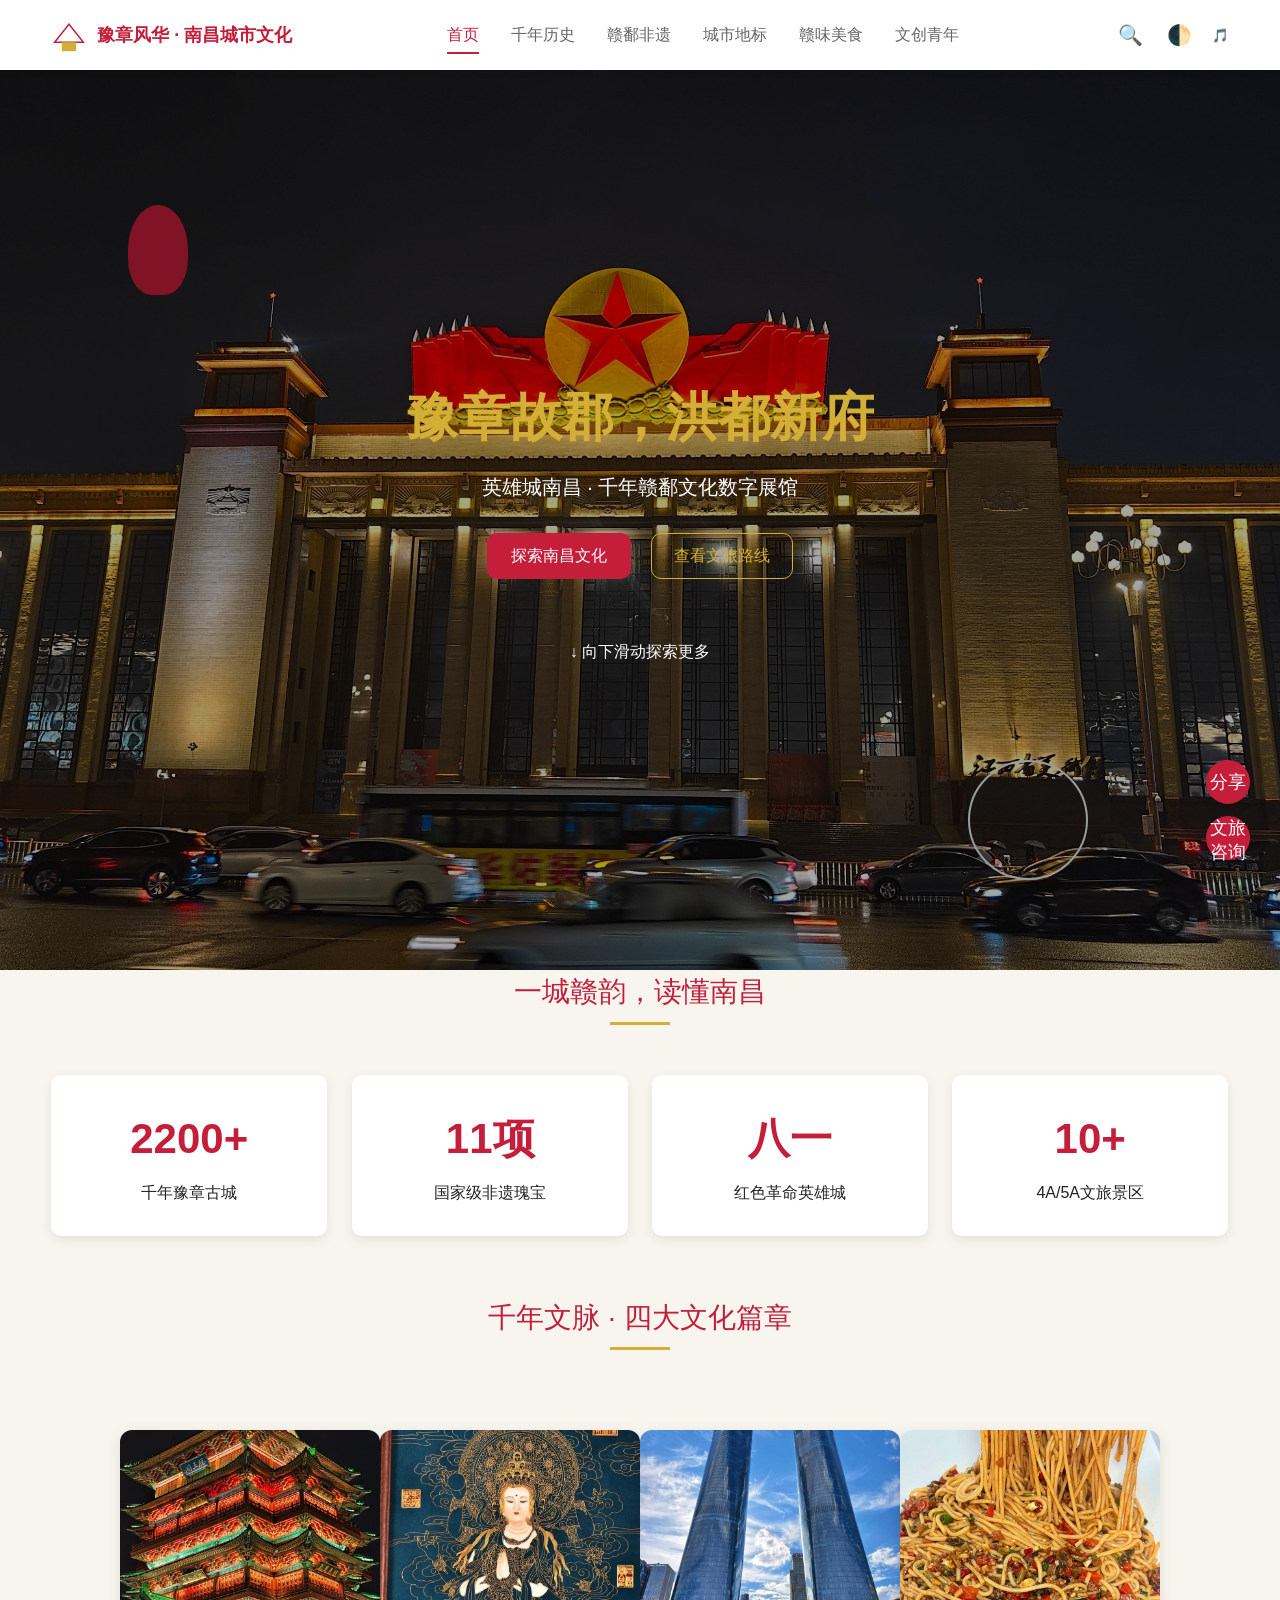
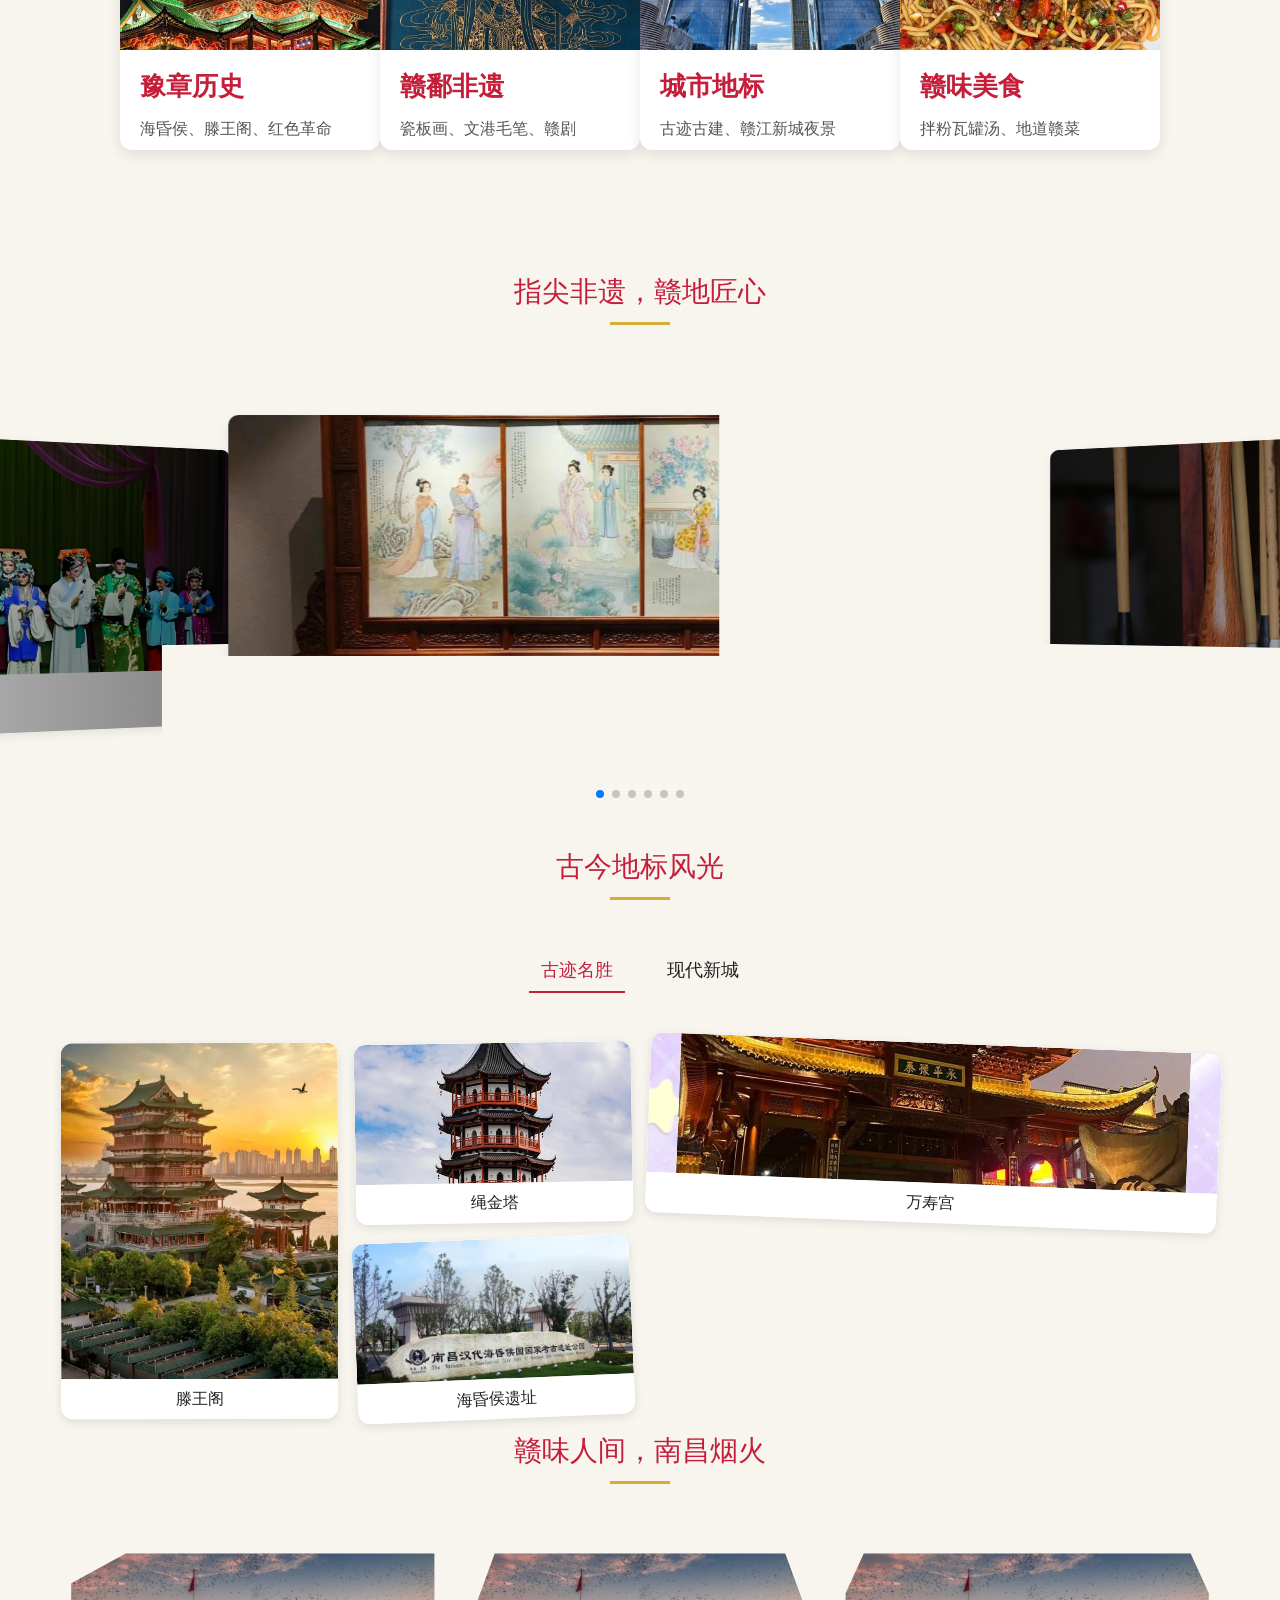
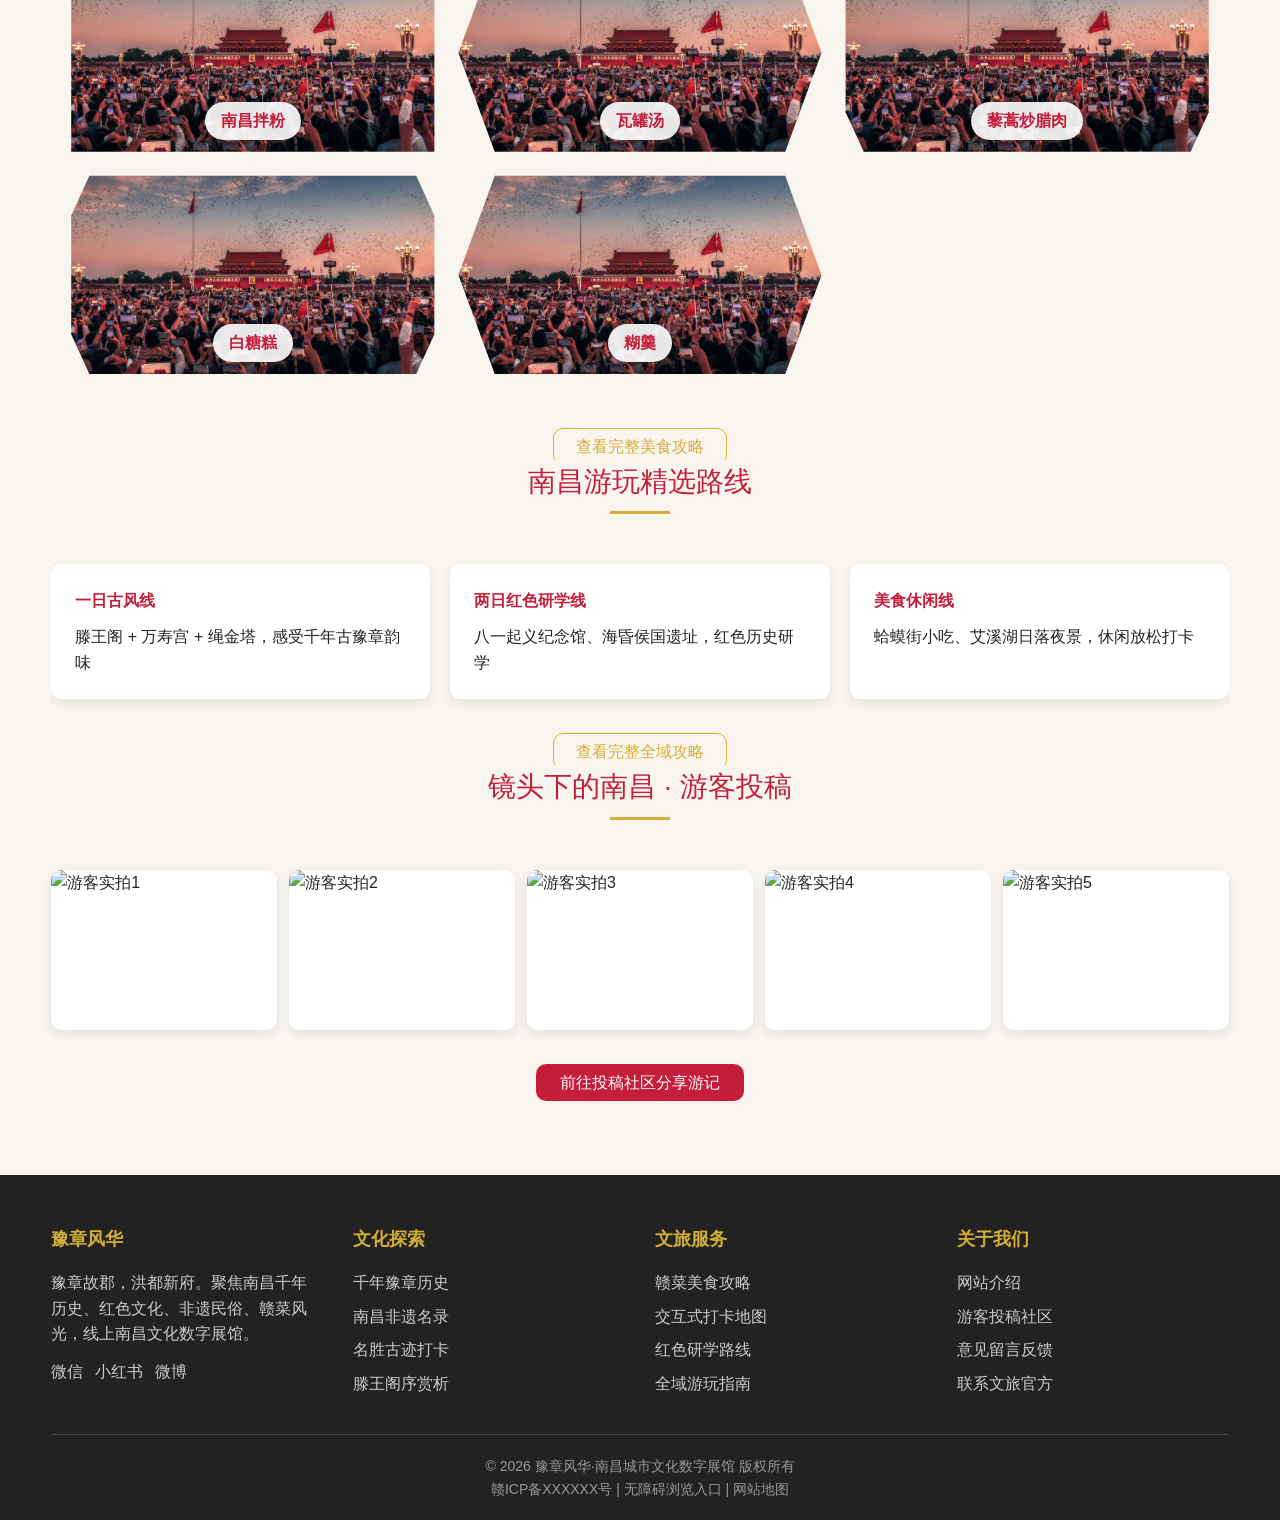
==== index.html @ 8e542c07 "上传完整城市文化网页项目" ====
<!DOCTYPE html>
<html lang="zh-CN">
<head>
  <meta charset="UTF-8">
  <meta name="viewport" content="width=device-width, initial-scale=1.0">
  <title>豫章风华 - 南昌城市文化</title>
  <!-- 全局公共样式 -->
  <link rel="stylesheet" href="css/global.css">
  <link rel="stylesheet" href="css/animation.css">
  <link rel="stylesheet" href="css/dark-mode.css">
  <!-- 第三方库CSS -->
  <link rel="stylesheet" href="assets/lib/aos/aos.css">
  <!-- <link rel="stylesheet" href="assets/lib/swiper/swiper-bundle.min.css"> -->
  <!-- 替换原来本地lib的swiper引入 -->
  <link rel="stylesheet" href="https://cdn.jsdelivr.net/npm/swiper@11/swiper-bundle.min.css">
  <script src="https://cdn.jsdelivr.net/npm/swiper@11/swiper-bundle.min.js"></script>
  <!-- 首页专属样式 -->
  <link rel="stylesheet" href="css/index.css">
  
</head>
<body>
<!-- 头部导航 -->
<header class="site-header">
  <div class="container header-wrap">
    <a href="index.html" class="header-logo">
      <svg class="logo-icon" width="36" height="36" viewBox="0 0 100 100" fill="none">
        <path d="M10 70 L50 20 L90 70 Z" stroke="#C41E3A" stroke-width="4" fill="none"/>
        <rect x="30" y="70" width="40" height="25" fill="#D4AF37"/>
      </svg>
      <span class="logo-text">豫章风华 · 南昌城市文化</span>
    </a>
    <nav class="pc-nav">
      <a href="index.html" class="nav-item active">首页</a>
      <a href="pages/history.html" class="nav-item">千年历史</a>
      <a href="pages/intangible.html" class="nav-item">赣鄱非遗</a>
      <a href="pages/scenic.html" class="nav-item">城市地标</a>
      <a href="pages/food.html" class="nav-item">赣味美食</a>
      <a href="pages/youth-culture.html" class="nav-item">文创青年</a>
    </nav>
    <div class="header-tools">
      <button class="search-btn">🔍</button>
      <div class="search-popup">
        <input type="text" placeholder="搜索景点/美食/非遗..." class="search-input">
        <button class="search-submit">搜索</button>
      </div>
      <button class="theme-toggle" title="切换明暗主题">🌓</button>
      <button class="mobile-menu-btn">☰</button>
	  
	  <!-- 新增：右上角音乐播放按钮 -->
	    <button class="music-btn" id="musicBtn" title="播放背景音乐">
	      <span class="music-icon">🎵</span>
	    </button>
	  </div>
	  
	  <!-- 新增：隐藏的音频播放器 -->
	  <audio id="bgMusic" loop preload="auto">
	    <!-- 把你的音乐文件放在 assets/music/ 目录下，替换文件名 -->
	    <source src="./assests/music/乡间的路.mp3" type="audio/mp3">
	  

    </div>
  </div>
  <div class="mobile-drawer">
    <button class="drawer-close">✕</button>
    <nav class="mobile-nav">
      <a href="index.html">首页</a>
      <a href="pages/history.html">千年历史</a>
      <a href="pages/intangible.html">赣鄱非遗</a>
      <a href="pages/scenic.html">城市地标</a>
      <a href="pages/food.html">赣味美食</a>
      <a href="pages/youth-culture.html">文创青年</a>
      <a href="pages/poem-tengwang.html">滕王阁序专题</a>
      <a href="pages/city-map.html">打卡地图</a>
      <a href="pages/feedback.html">留言反馈</a>
    </nav>
  </div>
  <div class="drawer-mask"></div>
</header>

<!-- 页面主体 -->
<main class="main-content">
  <!-- 区块1：全屏视差Banner -->
  <section class="banner-wrap">
    <div class="banner-bg parallax-layer layer-1">
      <img src="./assests/img/banner/美术馆.jpg" alt="南昌赣江滕王阁全景">
    </div>
    <div class="banner-decor parallax-layer layer-2">
      <div class="lantern lantern-animate"></div>
      <div class="wave float-animate"></div>
    </div>
    <div class="banner-text parallax-layer layer-3">
      <h1 class="fade-text">豫章故郡，洪都新府</h1>
      <p class="fade-text delay-1">英雄城南昌 · 千年赣鄱文化数字展馆</p>
      <div class="banner-buttons fade-text delay-2">
        <a href="#culture-four" class="btn-red">探索南昌文化</a>
        <a href="#route-wrap" class="btn-gold">查看文旅路线</a>
      </div>
      <div class="scroll-tip float-animate">↓ 向下滑动探索更多</div>
    </div>
  </section>

  <div class="container">
    <!-- 区块2：城市数据名片 -->
    <section class="data-card-wrap" data-aos="fade-up">
      <div class="section-title">一城赣韵，读懂南昌</div>
      <div class="data-card-list">
        <div class="card data-card">
          <h3>2200+</h3>
          <p>千年豫章古城</p>
        </div>
        <div class="card data-card">
          <h3>11项</h3>
          <p>国家级非遗瑰宝</p>
        </div>
        <div class="card data-card">
          <h3>八一</h3>
          <p>红色革命英雄城</p>
        </div>
        <div class="card data-card">
          <h3>10+</h3>
          <p>4A/5A文旅景区</p>
        </div>
      </div>
    </section>

    <!-- 区块3：四大文脉入口 -->
    <section id="culture-four" class="four-culture-wrap" data-aos="fade-up">
      <div class="section-title">千年文脉 · 四大文化篇章</div>
      <div class="four-card-grid">
        <a href="pages/history.html" class="card four-card">
          <div class="card-img">
            <img src="./assests/img/banner/滕王阁.jpg" alt="豫章历史">
          </div>
          <div class="card-text">
            <h4>豫章历史</h4>
            <p>海昏侯、滕王阁、红色革命</p>
          </div>
        </a>
        <a href="pages/intangible.html" class="card four-card">
          <div class="card-img">
            <img src="./assests/img/banner/瓷板画.jpg" alt="赣鄱非遗">
          </div>
          <div class="card-text">
            <h4>赣鄱非遗</h4>
            <p>瓷板画、文港毛笔、赣剧</p>
          </div>
        </a>
        <a href="pages/scenic.html" class="card four-card">
          <div class="card-img">
            <img src="./assests/img/banner/双子塔.jpg" alt="城市地标">
          </div>
          <div class="card-text">
            <h4>城市地标</h4>
            <p>古迹古建、赣江新城夜景</p>
          </div>
        </a>
        <a href="pages/food.html" class="card four-card">
          <div class="card-img">
            <img src="./assests/img/banner/南昌拌粉.jpg" alt="赣味美食">
          </div>
          <div class="card-text">
            <h4>赣味美食</h4>
            <p>拌粉瓦罐汤、地道赣菜</p>
          </div>
        </a>
      </div>
    </section>

    <!-- 区块4：3D立体CoverFlow轮播 -->
    <section class="intangible-swiper-wrap" data-aos="fade-up">
      <div class="section-title">指尖非遗，赣地匠心</div>
      <div class="swiper intangible-swiper">
        <div class="swiper-wrapper">
          <div class="swiper-slide card">
            <div class="slide-img">
              <img src="./assests/img/intangible/南昌瓷板画.jpg" alt="南昌瓷板画">
            </div>
            <div class="slide-desc">南昌瓷板画</div>
          </div>
          <div class="swiper-slide card">
            <div class="slide-img">
              <img src="./assests/img/intangible/进贤文港毛笔.jpg" alt="进贤文港毛笔">
            </div>
            <div class="slide-desc">进贤文港毛笔</div>
          </div>
          <div class="swiper-slide card">
            <div class="slide-img">
              <img src="./assests/img/intangible/安义木雕.jpg" alt="安义木雕">
            </div>
            <div class="slide-desc">安义木雕</div>
          </div>
          <div class="swiper-slide card">
            <div class="slide-img">
              <img src="./assests/img/intangible/西山万寿宫庙会.jpg" alt="西山万寿宫庙会">
            </div>
            <div class="slide-desc">西山万寿宫庙会</div>
          </div>
          <div class="swiper-slide card">
            <div class="slide-img">
              <img src="./assests/img/intangible/赣剧.jpg" alt="赣剧">
            </div>
            <div class="slide-desc">赣剧</div>
          </div>
          <div class="swiper-slide card">
            <div class="slide-img">
              <img src="./assests/img/intangible/南昌采茶戏.jpg" alt="南昌采茶戏">
            </div>
            <div class="slide-desc">南昌采茶戏</div>
          </div>
        </div>
        <div class="swiper-pagination"></div>
      </div>
    </section>

    <!-- 区块5：城市地标展区 -->
    <section class="scenic-wrap" data-aos="fade-up">
      <div class="section-title">古今地标风光</div>
      <div class="tab-group">
        <span class="tab-item active" data-type="ancient">古迹名胜</span>
        <span class="tab-item" data-type="newcity">现代新城</span>
      </div>
      <div class="scenic-grid ancient-list">
        <div class="card scenic-card">
          <div class="scenic-img">
            <img src="./assests/img/scenic/滕王阁.jpg" alt="滕王阁">
          </div>
          <p>滕王阁</p>
        </div>
        <div class="card scenic-card">
          <div class="scenic-img">
            <img src="./assests/img/scenic/绳金塔.jpg" alt="绳金塔">
          </div>
          <p>绳金塔</p>
        </div>
        <div class="card scenic-card">
          <div class="scenic-img">
            <img src="./assests/img/scenic/万寿宫.jpg" alt="万寿宫">
          </div>
          <p>万寿宫</p>
        </div>
        <div class="card scenic-card">
          <div class="scenic-img">
            <img src="./assests/img/scenic/海昏侯遗址.jpg" alt="海昏侯遗址">
          </div>
          <p>海昏侯遗址</p>
        </div>
      </div>
      <div class="scenic-grid newcity-list" style="display:none">
        <div class="card scenic-card">
          <div class="scenic-img">
            <img src="assests/img/banner/双子塔.jpg" alt="赣江双子塔">
          </div>
          <p>赣江双子塔</p>
        </div>
        <div class="card scenic-card">
          <div class="scenic-img">
            <img src="./assests/img/scenic/艾溪湖.jpg" alt="艾溪湖">
          </div>
          <p>艾溪湖</p>
        </div>
        <div class="card scenic-card">
          <div class="scenic-img">
            <img src="./assests/img/scenic/瑶湖.png" alt="瑶湖">
          </div>
          <p>瑶湖</p>
        </div>
        <div class="card scenic-card">
          <div class="scenic-img">
            <img src="./assests/img/scenic/融创茂.jpg" alt="融创茂">
          </div>
          <p>融创茂</p>
        </div>
      </div>
    </section>

    <!-- 区块6：赣味美食 -->
    <section class="food-wrap" data-aos="fade-up">
      <div class="section-title">赣味人间，南昌烟火</div>
      <div class="food-grid">
        <div class="card food-card">
          <div class="food-img">
            <img src="./assests/img/tampel.png" alt="南昌拌粉">
          </div>
          <h4>南昌拌粉</h4>
        </div>
        <div class="card food-card">
          <div class="food-img">
            <img src="./assests/img/tampel.png" alt="瓦罐汤">
          </div>
          <h4>瓦罐汤</h4>
        </div>
        <div class="card food-card">
          <div class="food-img">
            <img src="./assests/img/tampel.png" alt="藜蒿炒腊肉">
          </div>
          <h4>藜蒿炒腊肉</h4>
        </div>
        <div class="card food-card">
          <div class="food-img">
            <img src="./assests/img/tampel.png" alt="白糖糕">
          </div>
          <h4>白糖糕</h4>
        </div>
        <div class="card food-card">
          <div class="food-img">
            <img src="./assests/img/tampel.png" alt="糊羹">
          </div>
          <h4>糊羹</h4>
        </div>
      </div>
      <div class="more-link-box">
        <a href="pages/food.html" class="btn-gold">查看完整美食攻略</a>
      </div>
    </section>

    
    <!-- 区块8：游玩路线 -->
    <section id="route-wrap" class="route-wrap" data-aos="fade-up">
      <div class="section-title">南昌游玩精选路线</div>
      <div class="route-list">
        <div class="card route-card">
          <h4>一日古风线</h4>
          <p>滕王阁 + 万寿宫 + 绳金塔，感受千年古豫章韵味</p>
        </div>
        <div class="card route-card">
          <h4>两日红色研学线</h4>
          <p>八一起义纪念馆、海昏侯国遗址，红色历史研学</p>
        </div>
        <div class="card route-card">
          <h4>美食休闲线</h4>
          <p>蛤蟆街小吃、艾溪湖日落夜景，休闲放松打卡</p>
        </div>
      </div>
      <div class="more-link-box">
        <a href="pages/strategy.html" class="btn-gold">查看完整全域攻略</a>
      </div>
    </section>

    <!-- 区块9：游客投稿 -->
    <section class="community-wrap" data-aos="fade-up">
      <div class="section-title">镜头下的南昌 · 游客投稿</div>
      <div class="img-waterfall">
        <div class="waterfall-item card">
          <img src="assets/images/community/shot1.jpg" alt="游客实拍1">
        </div>
        <div class="waterfall-item card">
          <img src="assets/images/community/shot2.jpg" alt="游客实拍2">
        </div>
        <div class="waterfall-item card">
          <img src="assets/images/community/shot3.jpg" alt="游客实拍3">
        </div>
        <div class="waterfall-item card">
          <img src="assets/images/community/shot4.jpg" alt="游客实拍4">
        </div>
        <div class="waterfall-item card">
          <img src="assets/images/community/shot5.jpg" alt="游客实拍5">
        </div>
      </div>
      <div class="more-link-box">
        <a href="pages/community.html" class="btn-red">前往投稿社区分享游记</a>
      </div>
    </section>
  </div>
</main>

<!-- 全局悬浮工具 -->
<div class="float-tools">
  <button class="back-top-btn">↑</button>
  <div class="share-wrap">
    <button class="share-btn">分享</button>
    <div class="share-popup">
      <p>分享本站</p>
      <span class="copy-link">复制链接</span>
    </div>
  </div>
  <button class="service-btn">文旅咨询</button>
</div>

<!-- 底部页脚 -->
<footer class="site-footer">
  <div class="container footer-wrap">
    <div class="footer-top">
      <div class="footer-col">
        <h3>豫章风华</h3>
        <p>豫章故郡，洪都新府。聚焦南昌千年历史、红色文化、非遗民俗、赣菜风光，线上南昌文化数字展馆。</p>
        <div class="social-icons">
          <a href="#">微信</a>
          <a href="#">小红书</a>
          <a href="#">微博</a>
        </div>
      </div>
      <div class="footer-col">
        <h3>文化探索</h3>
        <ul>
          <li><a href="pages/history.html">千年豫章历史</a></li>
          <li><a href="pages/intangible.html">南昌非遗名录</a></li>
          <li><a href="pages/scenic.html">名胜古迹打卡</a></li>
          <li><a href="pages/poem-tengwang.html">滕王阁序赏析</a></li>
        </ul>
      </div>
      <div class="footer-col">
        <h3>文旅服务</h3>
        <ul>
          <li><a href="pages/food.html">赣菜美食攻略</a></li>
          <li><a href="pages/city-map.html">交互式打卡地图</a></li>
          <li><a href="pages/red-study.html">红色研学路线</a></li>
          <li><a href="pages/strategy.html">全域游玩指南</a></li>
        </ul>
      </div>
      <div class="footer-col">
        <h3>关于我们</h3>
        <ul>
          <li><a href="pages/about.html">网站介绍</a></li>
          <li><a href="pages/community.html">游客投稿社区</a></li>
          <li><a href="pages/feedback.html">意见留言反馈</a></li>
          <li><a href="#">联系文旅官方</a></li>
        </ul>
      </div>
    </div>
    <div class="footer-divider"></div>
    <div class="footer-bottom">
      <p>© 2026 豫章风华·南昌城市文化数字展馆 版权所有</p>
      <p>赣ICP备XXXXXX号 | 无障碍浏览入口 | 网站地图</p>
    </div>
  </div>
</footer>

<!-- 第三方JS -->
<script src="assets/lib/aos/aos.js"></script>
<script src="assets/lib/swiper/swiper-bundle.min.js"></script>
<script src="assets/lib/chart.js/chart.umd.js"></script>
<!-- 全局公共JS -->
<script src="js/common.js"></script>
<!-- 首页专属交互 -->
<script src="js/index.js"></script>
<!-- AOS初始化 -->
<script>
AOS.init({
  duration: 800,
  once: true,
  offset: 100
})
</script>
</body>
</html>
---- css/global.css ----
/* 全局重置 */
* {
  margin: 0;
  padding: 0;
  box-sizing: border-box;
}
html {
  scroll-behavior: smooth;
}
body {
  font-family: "Microsoft YaHei", sans-serif;
  background-color: var(--color-cream);
  color: var(--text-dark);
  line-height: 1.6;
  transition: background 0.3s, color 0.3s;
}
ul {
  list-style: none;
}
a {
  text-decoration: none;
  color: inherit;
}
button {
  border: none;
  cursor: pointer;
  background: transparent;
}
input {
  outline: none;
  border: 1px solid #ddd;
}

/* 国潮B配色变量 */
:root {
  --color-red: #C41E3A;
  --color-gold: #D4AF37;
  --color-cyan: #4A90A4;
  --color-light-cyan: #E6F0F3;
  --color-cream: #F8F5EF;
  --text-dark: #222;
  --text-gray: #666;
  --text-light: #fff;
  --shadow: 0 4px 12px rgba(0,0,0,0.08);
  --radius: 10px;
}

/* 容器通用 */
.container {
  width: 92%;
  max-width: 1280px;
  margin: 0 auto;
}

/* 通用按钮 */
.btn-red {
  padding: 10px 24px;
  background: var(--color-red);
  color: white;
  border-radius: var(--radius);
  transition: 0.3s;
}
.btn-red:hover {
  opacity: 0.9;
  transform: translateY(-2px);
  box-shadow: var(--shadow);
}
.btn-gold {
  padding: 9px 22px;
  border: 1px solid var(--color-gold);
  color: var(--color-gold);
  border-radius: var(--radius);
  transition: 0.3s;
}
.btn-gold:hover {
  background: var(--color-gold);
  color: white;
}

/* 通用卡片 */
.card {
  background: white;
  border-radius: var(--radius);
  box-shadow: var(--shadow);
  overflow: hidden;
  transition: transform 0.3s;
}
.card:hover {
  transform: translateY(-6px);
}

/* ========== Header 导航样式 ========== */
.site-header {
  position: sticky;
  top: 0;
  background: white;
  z-index: 999;
  box-shadow: 0 2px 8px rgba(0,0,0,0.05);
}
.header-wrap {
  display: flex;
  align-items: center;
  justify-content: space-between;
  height: 70px;
}
.header-logo {
  display: flex;
  align-items: center;
  gap: 10px;
  font-size: 18px;
  font-weight: bold;
  color: var(--color-red);
}
.pc-nav {
  display: flex;
  gap: 32px;
}
.nav-item {
  position: relative;
  padding: 6px 0;
  color: var(--text-gray);
}
.nav-item.active {
  color: var(--color-red);
}
.nav-item.active::after {
  content: "";
  position: absolute;
  bottom: 0;
  left: 0;
  width: 100%;
  height: 2px;
  background: var(--color-red);
}
.header-tools {
  display: flex;
  align-items: center;
  gap: 16px;
}
.search-btn, .theme-toggle, .mobile-menu-btn {
  font-size: 20px;
  padding: 4px;
}
.search-popup {
  position: absolute;
  top: 70px;
  right: 4%;
  background: white;
  padding: 16px;
  border-radius: var(--radius);
  box-shadow: var(--shadow);
  display: none;
}
.search-input {
  width: 220px;
  padding: 8px 10px;
}
.search-submit {
  margin-left: 8px;
  padding: 8px 12px;
  background: var(--color-red);
  color: white;
  border-radius: 4px;
}
.search-popup.show {
  display: block;
}

/* 移动端抽屉菜单 */
.mobile-menu-btn {
  display: none;
}
.mobile-drawer {
  position: fixed;
  top: 0;
  right: -280px;
  width: 280px;
  height: 100vh;
  background: white;
  z-index: 1001;
  padding: 30px 20px;
  transition: right 0.3s;
}
.mobile-drawer.open {
  right: 0;
}
.drawer-close {
  font-size: 24px;
  margin-bottom: 30px;
}
.mobile-nav {
  display: flex;
  flex-direction: column;
  gap: 20px;
}
.mobile-nav a {
  font-size: 16px;
  color: var(--text-dark);
}
.drawer-mask {
  position: fixed;
  inset: 0;
  background: rgba(0,0,0,0.4);
  z-index: 1000;
  display: none;
}
.drawer-mask.open {
  display: block;
}

/* ========== 悬浮工具 ========== */
.float-tools {
  position: fixed;
  right: 30px;
  bottom: 40px;
  display: flex;
  flex-direction: column;
  gap: 12px;
  z-index: 998;
}
.back-top-btn, .share-btn, .service-btn {
  width: 44px;
  height: 44px;
  border-radius: 50%;
  background: var(--color-red);
  color: white;
  font-size: 18px;
  box-shadow: var(--shadow);
}
.back-top-btn {
  display: none;
}
.share-popup {
  position: absolute;
  bottom: 56px;
  right: 0;
  background: white;
  padding: 12px 16px;
  border-radius: var(--radius);
  box-shadow: var(--shadow);
  display: none;
  white-space: nowrap;
}
.share-popup.show {
  display: block;
}

/* ========== Footer 底部 ========== */
.site-footer {
  background: #222;
  color: #ccc;
  margin-top: 80px;
  padding: 50px 0 20px;
}
.footer-top {
  display: grid;
  grid-template-columns: repeat(4, 1fr);
  gap: 30px;
  margin-bottom: 30px;
}
.footer-col h3 {
  color: var(--color-gold);
  margin-bottom: 16px;
  font-size: 18px;
}
.footer-col li {
  margin: 8px 0;
}
.footer-col a:hover {
  color: var(--color-gold);
}
.social-icons {
  display: flex;
  gap: 12px;
  margin-top: 12px;
}
.footer-divider {
  width: 100%;
  height: 1px;
  background: #444;
  margin-bottom: 20px;
}
.footer-bottom {
  text-align: center;
  font-size: 14px;
  color: #999;
}

/* 响应式适配 */
@media (max-width:992px) {
  .pc-nav {
    display: none;
  }
  .mobile-menu-btn {
    display: block;
  }
  .footer-top {
    grid-template-columns: repeat(2, 1fr);
  }
}
@media (max-width:576px) {
  .footer-top {
    grid-template-columns: 1fr;
  }
  .header-logo .logo-text {
    font-size: 14px;
  }
}
---- css/animation.css ----
/* 上浮悬浮 */
@keyframes float {
  0%,100% {transform: translateY(0);}
  50% {transform: translateY(-8px);}
}
.float-animate {
  animation: float 4s ease-in-out infinite;
}

/* 文字渐显 */
@keyframes fadeText {
  from {opacity:0; transform: translateY(10px);}
  to {opacity:1; transform: translateY(0);}
}
.fade-text {
  animation: fadeText 1s ease forwards;
}

/* 水波缓慢扩散 */
@keyframes waterWave {
  0% {transform: scale(0.8); opacity:0.8;}
  100% {transform: scale(1.4); opacity:0;}
}

/* 灯笼左右摆动 */
@keyframes lanternSwing {
  0%,100% {transform: rotate(-4deg);}
  50% {transform: rotate(4deg);}
}
.lantern-animate {
  animation: lanternSwing 3s ease-in-out infinite;
}

/* 卡片hover抬升已写在global，此处纯关键帧动画 */

/* 新增：图片上下翻转两圈动画 */
@keyframes flipUpDown {
  0% {
    transform: rotateX(0deg);
  }
  100% {
    transform: rotateX(720deg); /* 两圈=720度，上下翻转 */
  }
}

/* 可选增强版：翻转同时轻微放大，效果更明显 */
@keyframes flipUpDownScale {
  0% {
    transform: rotateX(0deg) scale(1);
  }
  50% {
    transform: rotateX(360deg) scale(1.05); /* 翻转到一半时放大 */
  }
  100% {
    transform: rotateX(720deg) scale(1);
  }
}
---- css/dark-mode.css ----
html.dark {
  --color-cream: #1A1A20;
  --text-dark: #EAEAEA;
  --text-gray: #aaa;
  --shadow: 0 4px 12px rgba(0,0,0,0.35);
}
html.dark body {
  background-color: var(--color-cream);
  color: var(--text-dark);
}
html.dark .site-header {
  background: #2D2D36;
}
html.dark .card {
  background: #2D2D36;
}
html.dark .mobile-drawer {
  background: #2D2D36;
}
html.dark .search-popup,
html.dark .share-popup {
  background: #2D2D36;
}
---- css/index.css ----
/* 通用区块标题 */
.section-title {
  font-size: 28px;
  color: var(--color-red);
  text-align: center;
  margin: 60px 0 36px;
  position: relative;
}
.section-title::after {
  content: "";
  width: 60px;
  height: 3px;
  background: var(--color-gold);
  position: absolute;
  left: 50%;
  transform: translateX(-50%);
  bottom: -10px;
}
.delay-1 { animation-delay: 0.3s; }
.delay-2 { animation-delay: 0.6s; }

/* ========== 1. 全屏视差Banner ========== */
.banner-wrap {
  width: 100%;
  height: 100vh;
  position: relative;
  overflow: hidden;
}
.parallax-layer {
  position: absolute;
  width: 100%;
  height: 100%;
  left: 0;
  top: 0;
}
.layer-1 img {
  width: 100%;
  height: 100%;
  object-fit: cover;
  transform: scale(1.1);
}
.layer-2 {
  pointer-events: none;
}
.lantern {
  position: absolute;
  top: 15%;
  left: 10%;
  width: 60px;
  height: 90px;
  background: var(--color-red);
  border-radius: 50% 50% 40% 40%;
}
.wave {
  position: absolute;
  bottom: 10%;
  right: 15%;
  width: 120px;
  height: 120px;
  border: 2px solid var(--color-light-cyan);
  border-radius: 50%;
  animation: waterWave 4s infinite linear;
}
.layer-3 {
  display: flex;
  flex-direction: column;
  align-items: center;
  justify-content: center;
  color: #fff;
  text-align: center;
  background: rgba(0,0,0,0.35);
}
.banner-text h1 {
  font-size: 52px;
  margin-bottom: 12px;
  color: var(--color-gold);
}
.banner-text p {
  font-size: 20px;
  margin-bottom: 30px;
}
.banner-buttons {
  display: flex;
  gap: 20px;
  margin-bottom: 60px;
}
.scroll-tip {
  font-size: 16px;
}

/* ========== 2. 数据卡片区域 ========== */
.data-card-list {
  display: grid;
  grid-template-columns: repeat(4, 1fr);
  gap: 24px;
  perspective: 800px; /* 透视距离，控制倾斜幅度 */
}

.data-card {
  padding: 30px 10px;
  text-align: center;
  background: #FFFFFF;          /* 确保背景 */
  border-radius: var(--radius, 10px);
  box-shadow: var(--shadow, 0 4px 12px rgba(0,0,0,0.08));
  transition: transform 0.15s ease, box-shadow 0.2s ease;
  transform-style: preserve-3d; /* 保留3D子元素（但这里无子元素需要，但保持整体） */
  will-change: transform;     /* 性能优化 */
  cursor: pointer;
}

.data-card:hover {
  box-shadow: 0 12px 30px rgba(0,0,0,0.2);
}

/* 暗色模式适配（可选） */
html.dark .data-card {
  background: var(--dark-card, #2D2D36);
}


.data-card h3 {
  font-size: 42px;
  color: var(--color-red);
  margin-bottom: 8px;
}

.four-culture-wrap {
  margin: 60px 0;
}
.section-title {
  font-size: 28px;
  color: var(--color-red);
  text-align: center;
  margin: 0 0 60px;
  position: relative;
}
.section-title::after {
  content: "";
  width: 60px;
  height: 3px;
  background: var(--color-gold);
  position: absolute;
  left: 50%;
  transform: translateX(-50%);
  bottom: -10px;
}

/* 核心：弹性布局+负gap实现卡片左右重叠 */
.four-card-grid {
  display: flex;
  justify-content: center;
  align-items: flex-end;
  gap: -90px; /* 负值=重叠宽度，-90代表互相重叠90px */
  padding: 30px 0;
}

.four-card {
  width: 260px;
  height: 320px;
  background: #fff;
  border-radius: 12px;
  box-shadow: 0 4px 14px rgba(0,0,0,0.1);
  overflow: hidden;
  position: relative;
  transition: transform 0.4s ease, z-index 0s;
  perspective: 1000px;
}

/* 从左到右层级递增，右边卡片压左边卡片，形成阶梯重叠 */
.four-card:nth-child(1) { z-index: 1; }
.four-card:nth-child(2) { z-index: 2; }
.four-card:nth-child(3) { z-index: 3; }
.four-card:nth-child(4) { z-index: 4; }

.card-img {
  width: 100%;
  height: 220px;
  overflow: hidden;
}
.card-img img {
  width: 100%;
  height: 100%;
  object-fit: cover;
  transition: transform 0.3s;
}

.card-text {
  padding: 16px 20px;
}
.card-text h4 {
  font-size: 26px;
  color: var(--color-red);
  margin: 0 0 8px;
}
.card-text p {
  font-size: 16px;
  color: #555;
  margin: 0;
}

/* hover向上滑出抬升，层级拉满置顶，不会被旁边卡片压住 */
.four-card:hover {
  transform: translateY(-70px);
  z-index: 999 !important;
}

/* 保留你原来图片上下翻转两圈动画 */
@keyframes flipUpDown {
  0% { transform: rotateX(0deg); }
  100% { transform: rotateX(720deg); }
}
.four-card:hover .card-img img {
  animation: flipUpDown 0.6s ease-in-out forwards;
}

/* 平板适配，减少重叠 */
@media(max-width: 1100px) {
  .four-card-grid {
    gap: -50px;
  }
  .four-card {
    width: 220px;
  }
  .four-card:hover {
    transform: translateY(-50px);
  }
}

/* 手机端取消重叠，竖排 */
@media(max-width: 768px) {
  .four-card-grid {
    flex-direction: column;
    gap: 30px;
    align-items: center;
  }
  .four-card {
    width: 85%;
  }
  .four-card:hover {
    transform: translateY(-10px);
  }
}

/* ========== 4. 核心：3D CoverFlow立体轮播 ========== */
.intangible-swiper-wrap {
  padding: 30px 0;
}
.intangible-swiper {
  padding: 40px 0 60px;
  overflow: visible !important;
}
.intangible-swiper .swiper-slide {
  width: 70%;
  height: 340px;
  transition: all 0.4s ease;
}
.slide-img {
  width: 100%;
  height: 80%;
  overflow: hidden;
}
.slide-img img {
  width: 100%;
  height: 100%;
  object-fit: cover;
}
.slide-desc {
  text-align: center;
  padding: 10px;
  font-size: 18px;
}
.intangible-swiper .swiper-pagination {
  bottom: 10px;
}

/* ========== 5. 城市地标展区（不规则瀑布流+倾斜错落） ========== */
.tab-group {
  display: flex;
  justify-content: center;
  gap: 30px;
  margin-bottom: 40px;
}
.tab-item {
  font-size: 18px;
  cursor: pointer;
  padding: 6px 12px;
  border-bottom: 2px solid transparent;
  transition: all 0.3s;
}
.tab-item.active {
  color: var(--color-red);
  border-color: var(--color-red);
}

/* 核心：不规则网格容器，自动适配卡片大小 */
.scenic-grid {
  display: grid;
  grid-template-columns: repeat(4, 1fr);
  grid-auto-rows: 180px; /* 基础行高 */
  gap: 16px;
  padding: 10px;
}

/* 基础卡片样式，默认轻微倾斜 */
.scenic-card {
  overflow: hidden;
  border-radius: 12px;
  transition: all 0.4s cubic-bezier(0.25, 0.46, 0.45, 0.94);
  box-shadow: 0 3px 10px rgba(0,0,0,0.1);
  /* transform: rotate(var(--rotate, 0deg)); /* 读取JS设置的随机角度 */ */
}

/* 给不同位置的卡片设置不同大小和倾斜角度，形成错落感 */
/* 第1行 */
.scenic-card:nth-child(1) {
  grid-row: span 2; /* 占2行高度 */
  transform: rotate(-2deg);
}
.scenic-card:nth-child(2) {
  transform: rotate(1.5deg);
}
.scenic-card:nth-child(3) {
  grid-column: span 2; /* 占2列宽度 */
  transform: rotate(-1deg);
}

/* 第2行 */
.scenic-card:nth-child(4) {
  transform: rotate(2deg);
}
.scenic-card:nth-child(5) {
  grid-row: span 2;
  grid-column: span 2;
  transform: rotate(-1.5deg);
}
.scenic-card:nth-child(6) {
  transform: rotate(1deg);
}

/* 第3行 */
.scenic-card:nth-child(7) {
  grid-column: span 2;
  transform: rotate(-2deg);
}
.scenic-card:nth-child(8) {
  transform: rotate(1.5deg);
}

/* 图片容器，占满卡片 */
.scenic-img {
  width: 100%;
  height: calc(100% - 40px);
  overflow: hidden;
}
.scenic-img img {
  width: 100%;
  height: 100%;
  object-fit: cover;
  transition: transform 0.5s;
}

/* 文字说明 */
.scenic-card p {
  height: 40px;
  line-height: 40px;
  text-align: center;
  font-weight: 500;
  background: white;
  margin: 0;
}

/* 核心交互：鼠标悬停时卡片归正+放大+阴影加深 */
.scenic-card:hover {
  transform: rotate(0deg) scale(1.03);
  z-index: 10; /* 悬浮时层级提高，覆盖其他卡片 */
  box-shadow: 0 8px 25px rgba(0,0,0,0.15);
}
.scenic-card:hover .scenic-img img {
  transform: scale(1.1);
}

/* 暗色模式适配 */
html.dark .scenic-card p {
  background: var(--dark-card);
}

/* ========== 响应式适配 ========== */
@media(max-width:992px) {
  .scenic-grid {
    grid-template-columns: repeat(2, 1fr);
    grid-auto-rows: 160px;
  }
  /* 平板端减小倾斜角度，避免太乱 */
  .scenic-card {
    transform: rotate(0deg) !important;
  }
  /* 平板端调整大小比例 */
  .scenic-card:nth-child(1),
  .scenic-card:nth-child(5) {
    grid-row: span 1;
  }
  .scenic-card:nth-child(3),
  .scenic-card:nth-child(7) {
    grid-column: span 1;
  }
}

@media(max-width:576px) {
  .scenic-grid {
    grid-template-columns: 1fr;
    grid-auto-rows: 200px;
  }
  .scenic-card {
    transform: rotate(0deg) !important;
  }
}

/* ========== 6. 赣味美食板块（大面积极简多边形+持续跳动） ========== */
/* 美食板块父容器加溢出隐藏，隔离内部卡片的visible溢出 */
.food-wrap {
  overflow: hidden;
}

/* 路线板块父容器加溢出隐藏 */
.route-wrap {
  overflow: hidden;
}

.food-grid {
  display: grid;
  grid-template-columns: repeat(3, 1fr);
  gap: 24px;
  padding: 20px;
}

/* 基础美食卡片：大面积极简多边形+持续跳动 */
.food-card {
  position: relative;
  overflow: visible;
  border-radius: 0;
  box-shadow: 0 4px 12px rgba(0,0,0,0.1);
  transition: all 0.3s ease;
  animation: foodBounce var(--bounce-duration, 2s) ease-in-out infinite;
  animation-delay: var(--bounce-delay, 0s);
}

/* 核心：5种大面积极简多边形，无尖角，面积利用率≥90% */
/* 1. 圆角六边形（最饱满，推荐） */
.food-card.shape-1 { clip-path: polygon(10% 0%, 90% 0%, 100% 50%, 90% 100%, 10% 100%, 0% 50%); }
/* 2. 左上斜切矩形 */
.food-card.shape-2 { clip-path: polygon(15% 0%, 100% 0%, 100% 100%, 0% 100%, 0% 15%); }
/* 3. 右下斜切矩形 */
.food-card.shape-3 { clip-path: polygon(0% 0%, 100% 0%, 100% 85%, 85% 100%, 0% 100%); }
/* 4. 上下波浪边矩形 */
.food-card.shape-4 { clip-path: polygon(0% 8%, 10% 0%, 30% 5%, 50% 0%, 70% 5%, 90% 0%, 100% 8%, 100% 92%, 90% 100%, 70% 95%, 50% 100%, 30% 95%, 10% 100%, 0% 92%); }
/* 5. 左右内凹矩形 */
.food-card.shape-5 { clip-path: polygon(5% 0%, 95% 0%, 100% 20%, 100% 80%, 95% 100%, 5% 100%, 0% 80%, 0% 20%); }

/* 图片容器：比卡片大3%，完全填充多边形边缘，无空白 */
.food-img {
  width: 106%;
  height: 220px;
  margin: -3%;
  overflow: hidden;
}
.food-img img {
  width: 100%;
  height: 100%;
  object-fit: cover;
  transition: transform 0.4s ease;
}

/* 美食名称：半透明白底，位置居中 */
.food-card h4 {
  position: absolute;
  bottom: 12px;
  left: 50%;
  transform: translateX(-50%);
  padding: 6px 16px;
  background: rgba(255,255,255,0.9);
  border-radius: 20px;
  font-size: 16px;
  color: var(--color-red);
  margin: 0;
  z-index: 2;
}

/* 核心动画：小幅度上下跳动 */
@keyframes foodBounce {
  0%, 100% { transform: translateY(0); }
  50% { transform: translateY(-6px); }
}

/* hover交互：停止跳动+放大+阴影加深 */
.food-card:hover {
  animation-play-state: paused;
  transform: translateY(-8px) scale(1.05);
  box-shadow: 0 10px 25px rgba(0,0,0,0.15);
}
.food-card:hover .food-img img {
  transform: scale(1.1);
}

/* 暗色模式适配 */
html.dark .food-card h4 {
  background: rgba(45,45,54,0.9);
}

/* ========== 响应式适配 ========== */
@media(max-width:992px) {
  .food-grid {
    grid-template-columns: repeat(2, 1fr);
  }
  .food-img {
    height: 200px;
  }
  /* 平板端减小跳动幅度 */
  @keyframes foodBounce {
    0%, 100% { transform: translateY(0); }
    50% { transform: translateY(-7px); }
  }
}

@media(max-width:576px) {
  .food-grid {
    grid-template-columns: 1fr;
  }
  .food-img {
    height: 220px;
  }
  /* 移动端取消跳动，避免干扰 */
  .food-card {
    animation: none;
  }
}

/* ========== 响应式适配 ========== */
@media(max-width:992px) {
  .food-grid {
    grid-template-columns: repeat(2, 1fr);
  }
  .food-img {
    height: 200px;
  }
  /* 平板端减小跳动幅度 */
  @keyframes foodBounce {
    0%, 100% { transform: translateY(0); }
    50% { transform: translateY(-10px); }
  }
}

@media(max-width:576px) {
  .food-grid {
    grid-template-columns: 1fr;
  }
  .food-img {
    height: 220px;
  }
  /* 移动端取消跳动，避免干扰 */
  .food-card {
    animation: none;
  }
}

/* ========== 7. 青年文创 ========== */
.youth-row {
  display: grid;
  grid-template-columns: 1fr 1fr;
  gap: 40px;
  align-items: center;
}
.youth-swiper {
  width: 100%;
  height: 260px;
}
.cu-img {
  width: 100%;
  height: 100%;
  overflow: hidden;
}
.cu-img img {
  width: 100%;
  height: 100%;
  object-fit: cover;
}
.youth-text h4 {
  font-size: 24px;
  color: var(--color-red);
  margin-bottom: 16px;
}

/* ========== 8. 游玩路线 ========== */
.route-list {
  display: grid;
  grid-template-columns: repeat(3,1fr);
  gap: 20px;
}
.route-card {
  padding: 24px;
}
.route-card h4 {
  color: var(--color-red);
  margin-bottom: 10px;
}

/* ========== 9. 游客瀑布流 ========== */
.img-waterfall {
  display: grid;
  grid-template-columns: repeat(5,1fr);
  gap: 12px;
}
.waterfall-item {
  height: 160px;
  overflow: hidden;
}
.waterfall-item img {
  width: 100%;
  height: 100%;
  object-fit: cover;
}

/* ========== 响应式适配 ========== */
@media(max-width:992px) {
  .banner-text h1 { font-size: 36px; }
  .data-card-list { grid-template-columns: repeat(2,1fr); }
  .four-card-grid { grid-template-columns: 1fr; }
  .scenic-grid { grid-template-columns: repeat(2,1fr); }
  .food-grid { grid-template-columns: repeat(2,1fr); }
  .youth-row { grid-template-columns: 1fr; }
  .route-list { grid-template-columns: 1fr; }
  .img-waterfall { grid-template-columns: repeat(3,1fr); }
  .intangible-swiper .swiper-slide { width: 85%; }
}
@media(max-width:576px) {
  .banner-buttons { flex-direction: column; align-items: center; }
  .data-card-list { grid-template-columns: 1fr; }
  .scenic-grid { grid-template-columns: 1fr; }
  .food-grid { grid-template-columns: 1fr; }
  .img-waterfall { grid-template-columns: repeat(2,1fr); }
  .section-title { font-size: 22px; }
}

/* 全局通用"查看更多"按钮容器修复，覆盖所有板块 */
.more-link-box {
  width: 100% !important;
  text-align: center !important;
  margin-top: 40px !important;
  margin-bottom: 0 !important;
  position: static !important;
  clear: both !important;
  display: block !important;
}
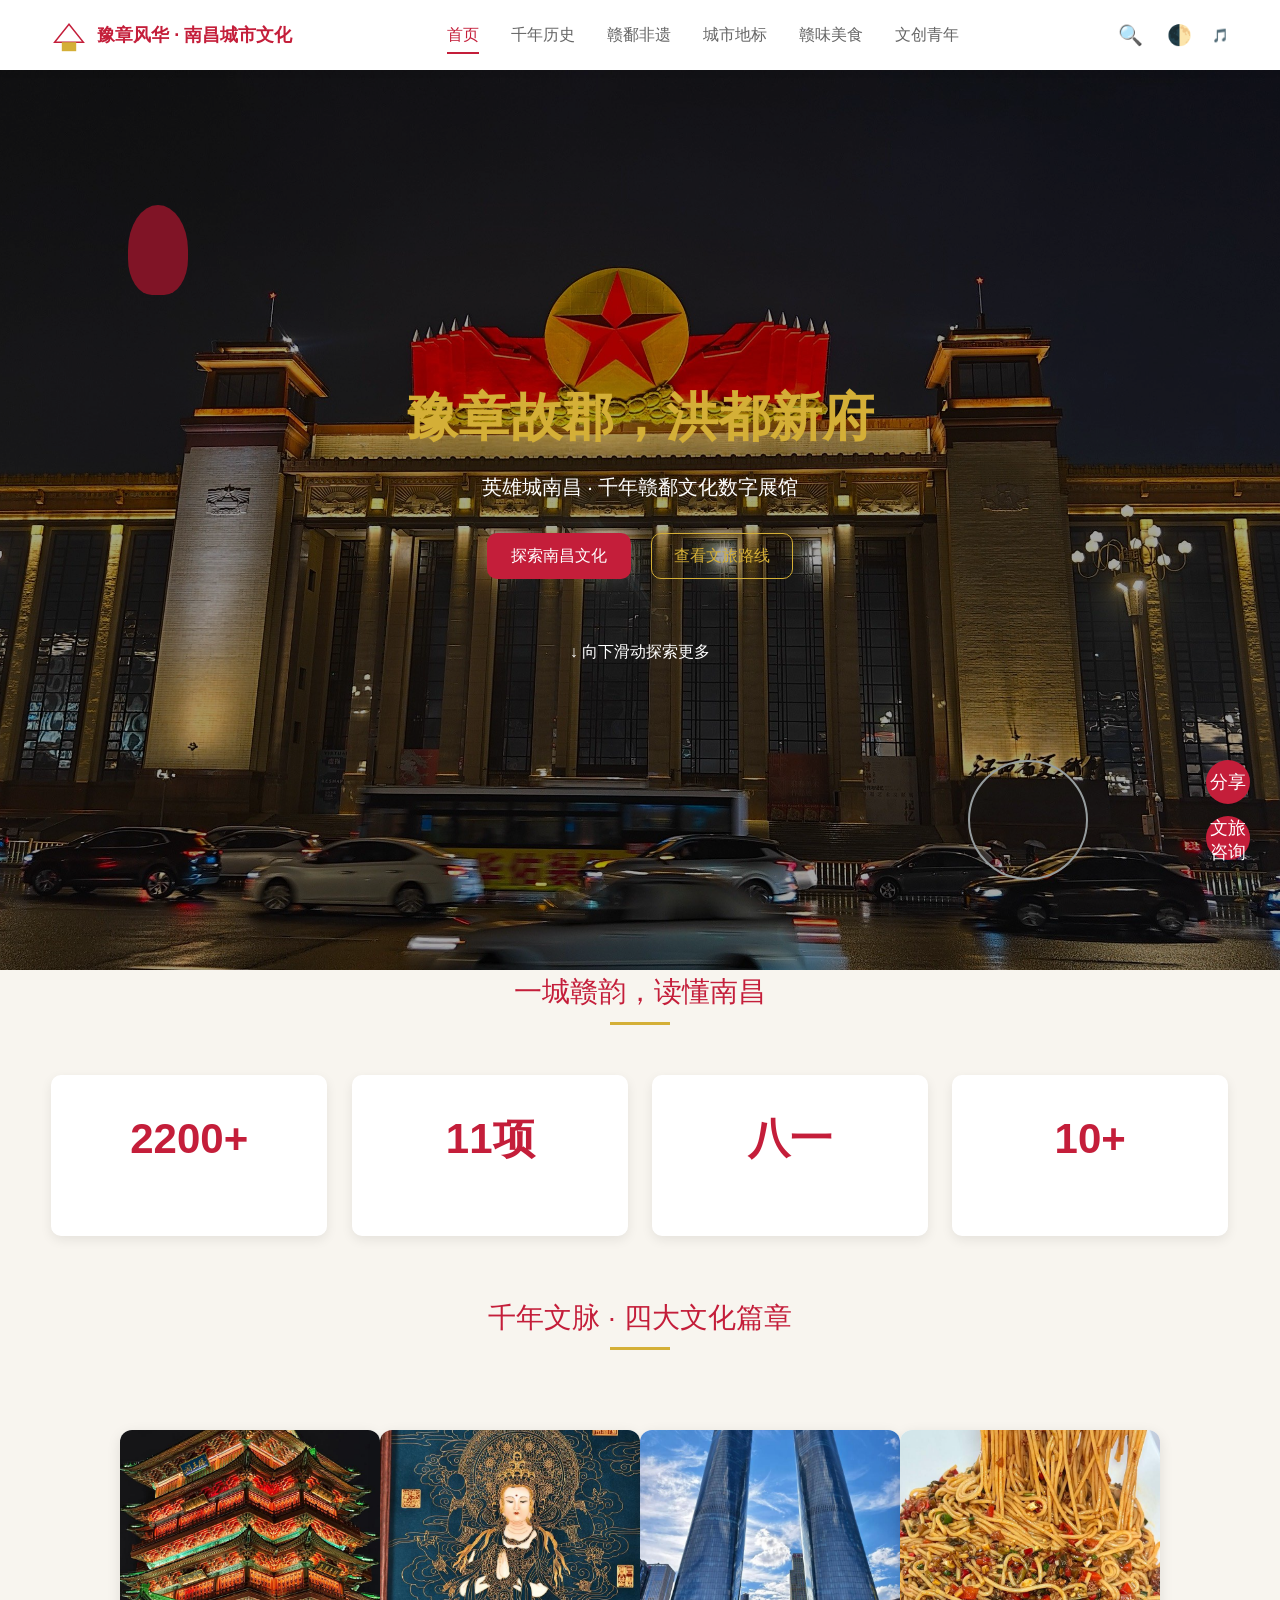
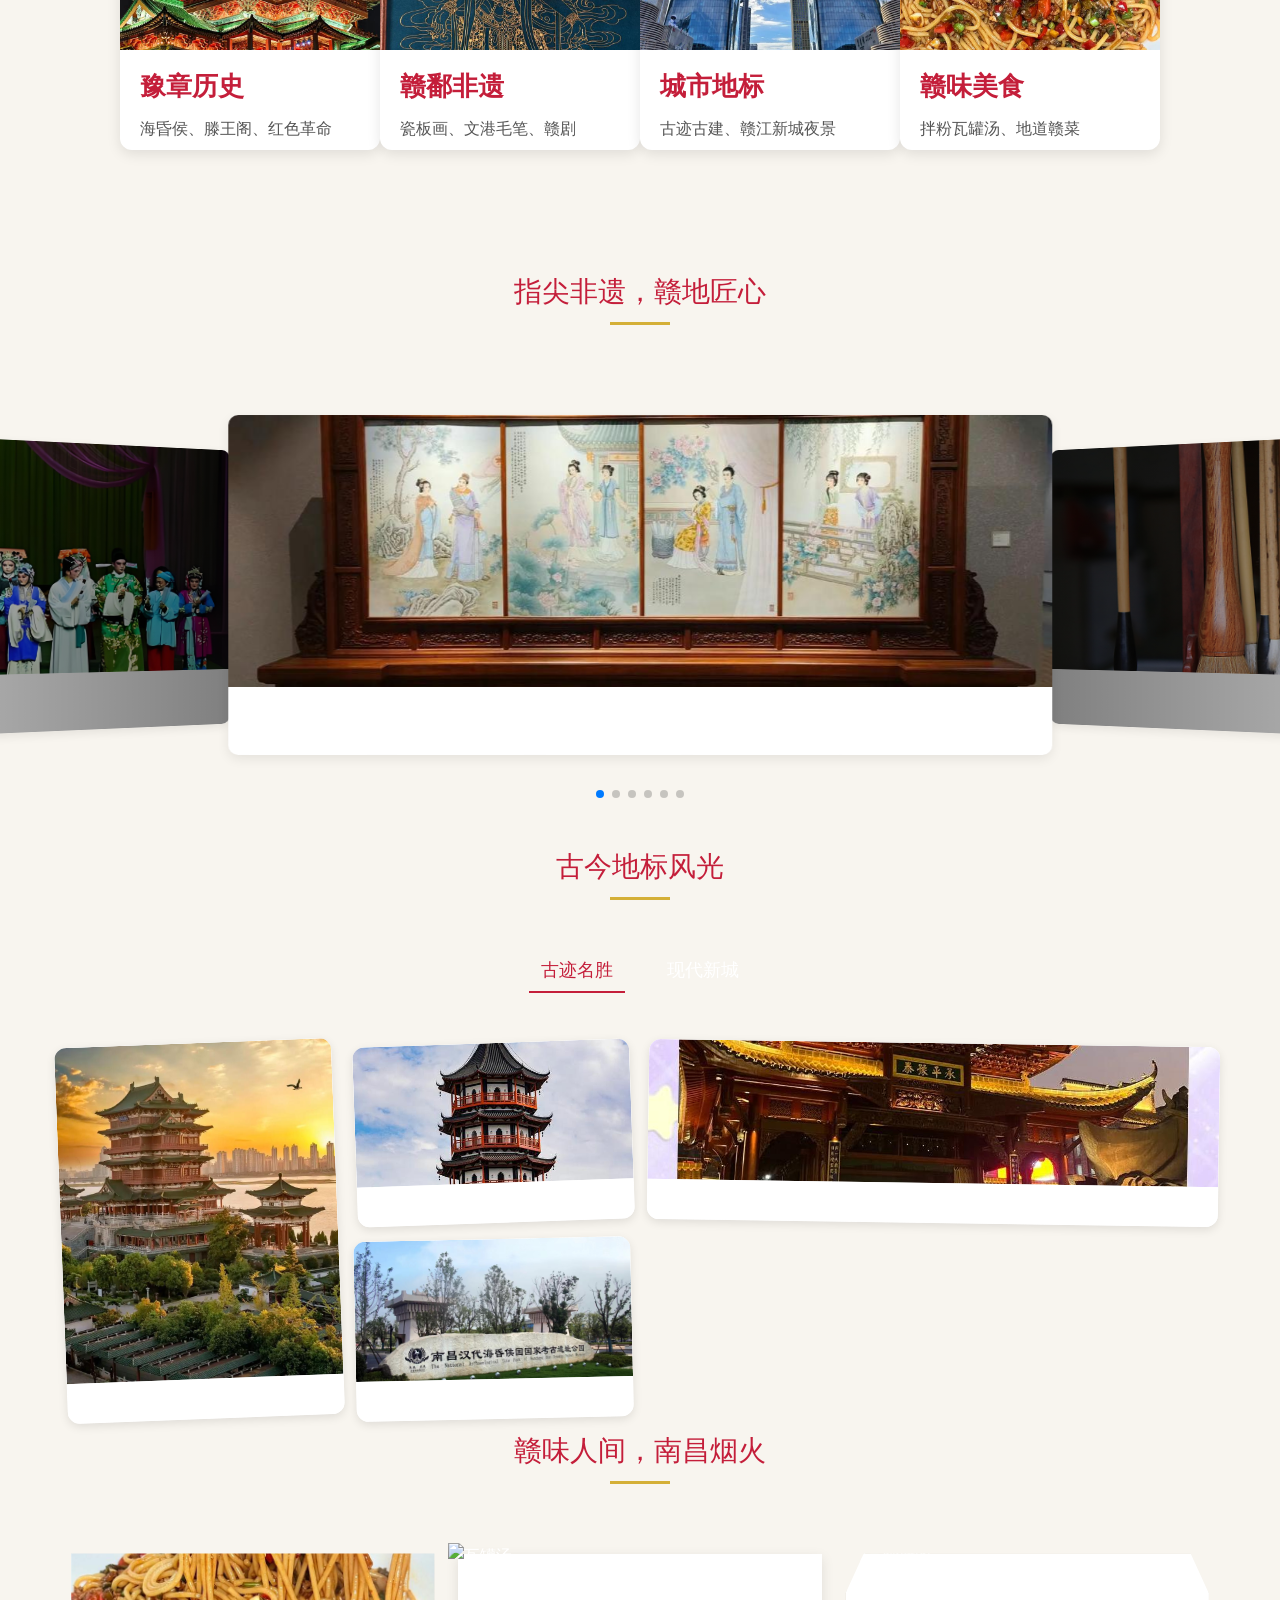
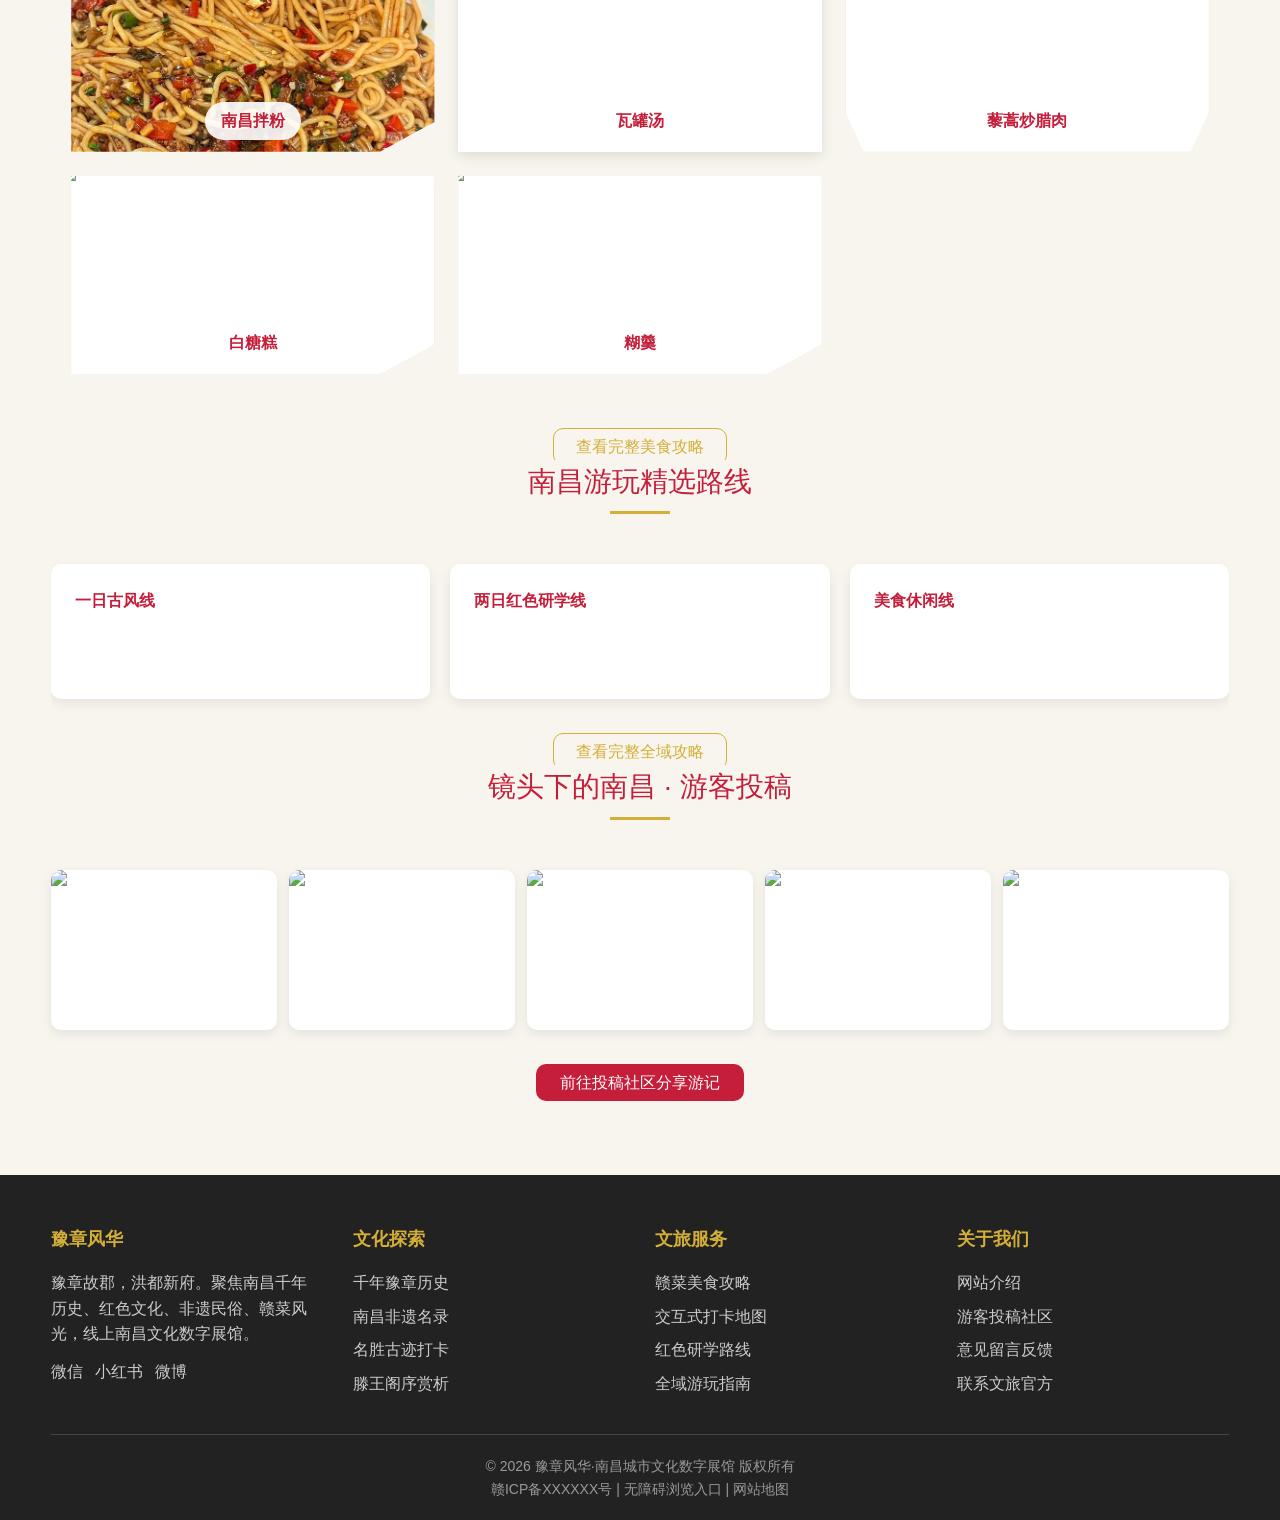
==== commit 8bf352fe: "新增粒子效果" ====
--- a/index.html
+++ b/index.html
@@ -279,31 +279,31 @@
       <div class="food-grid">
         <div class="card food-card">
           <div class="food-img">
-            <img src="./assests/img/tampel.png" alt="南昌拌粉">
+            <img src="./assests/img/banner/南昌拌粉.jpg" alt="南昌拌粉">
           </div>
           <h4>南昌拌粉</h4>
         </div>
         <div class="card food-card">
           <div class="food-img">
-            <img src="./assests/img/tampel.png" alt="瓦罐汤">
+            <img src="./assests/img/food/瓦罐汤.png" alt="瓦罐汤">
           </div>
           <h4>瓦罐汤</h4>
         </div>
         <div class="card food-card">
           <div class="food-img">
-            <img src="./assests/img/tampel.png" alt="藜蒿炒腊肉">
+            <img src="./assests/img/food/藜蒿炒腊肉.png" alt="藜蒿炒腊肉">
           </div>
           <h4>藜蒿炒腊肉</h4>
         </div>
         <div class="card food-card">
           <div class="food-img">
-            <img src="./assests/img/tampel.png" alt="白糖糕">
+            <img src="./assests/img/food/白糖糕.png" alt="白糖糕">
           </div>
           <h4>白糖糕</h4>
         </div>
         <div class="card food-card">
           <div class="food-img">
-            <img src="./assests/img/tampel.png" alt="糊羹">
+            <img src="./assests/img/food/糊羹.png" alt="糊羹">
           </div>
           <h4>糊羹</h4>
         </div>
@@ -341,19 +341,19 @@
       <div class="section-title">镜头下的南昌 · 游客投稿</div>
       <div class="img-waterfall">
         <div class="waterfall-item card">
-          <img src="assets/images/community/shot1.jpg" alt="游客实拍1">
+          <img src="./assests/img/common/0289d7dcbf03c571f19d0b7c475d2d6.jpg" alt="游客实拍1">
         </div>
         <div class="waterfall-item card">
-          <img src="assets/images/community/shot2.jpg" alt="游客实拍2">
+          <img src="./assests/img/common/0d3409fac990453a2e1b2d4fc298eb9.png" alt="游客实拍2">
         </div>
         <div class="waterfall-item card">
-          <img src="assets/images/community/shot3.jpg" alt="游客实拍3">
+          <img src="./assests/img/common/33a985f201dc988a960ae902ab5cae9.jpg" alt="游客实拍3">
         </div>
         <div class="waterfall-item card">
-          <img src="assets/images/community/shot4.jpg" alt="游客实拍4">
+          <img src="./assests/img/common/71ecf48bedd39b8ed94c989dec74bd4.png" alt="游客实拍4">
         </div>
         <div class="waterfall-item card">
-          <img src="assets/images/community/shot5.jpg" alt="游客实拍5">
+          <img src="./assests/img/common/cd7cea0c93b8d1ee13ec040783aaa4d.png" alt="游客实拍5">
         </div>
       </div>
       <div class="more-link-box">
@@ -433,6 +433,10 @@
 <script src="js/common.js"></script>
 <!-- 首页专属交互 -->
 <script src="js/index.js"></script>
+
+<script src="js/partical.js"></script>
+<script src="js/bouncing-lines.js"></script>
+
 <!-- AOS初始化 -->
 <script>
 AOS.init({
